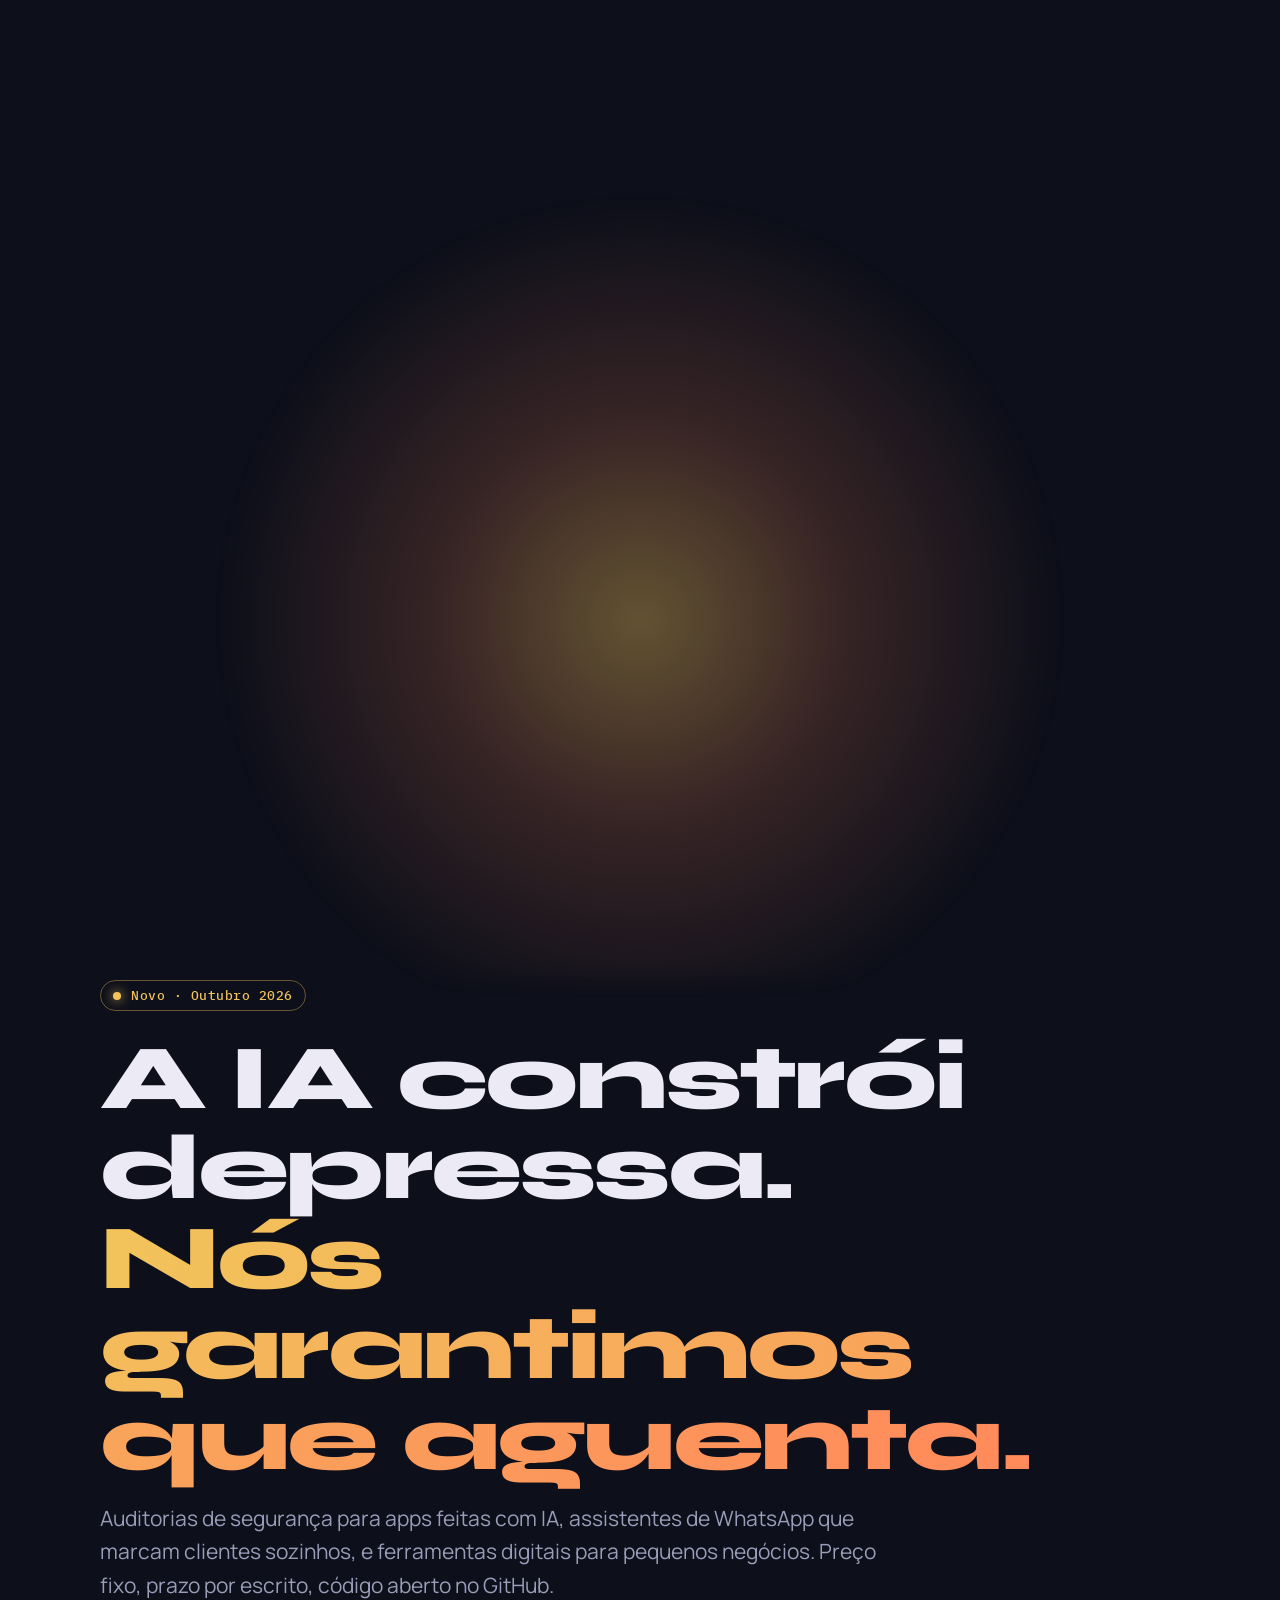
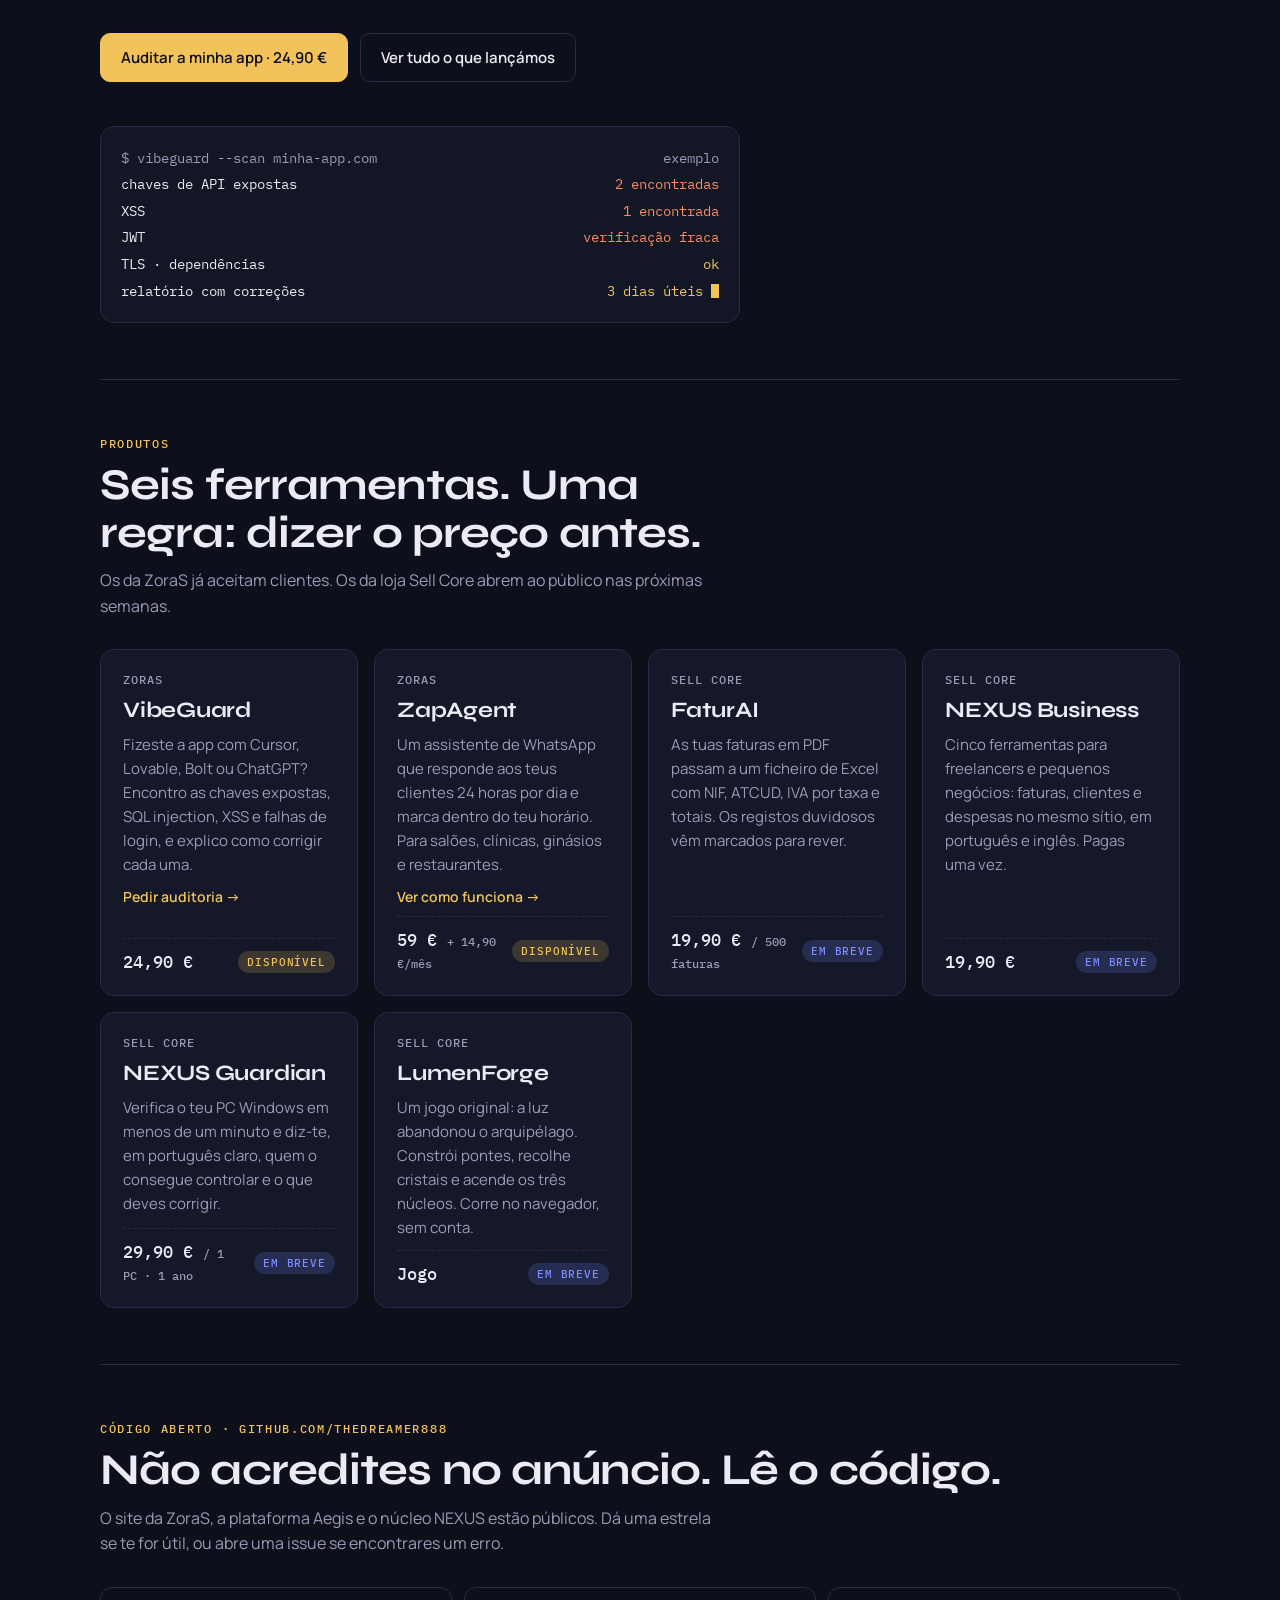
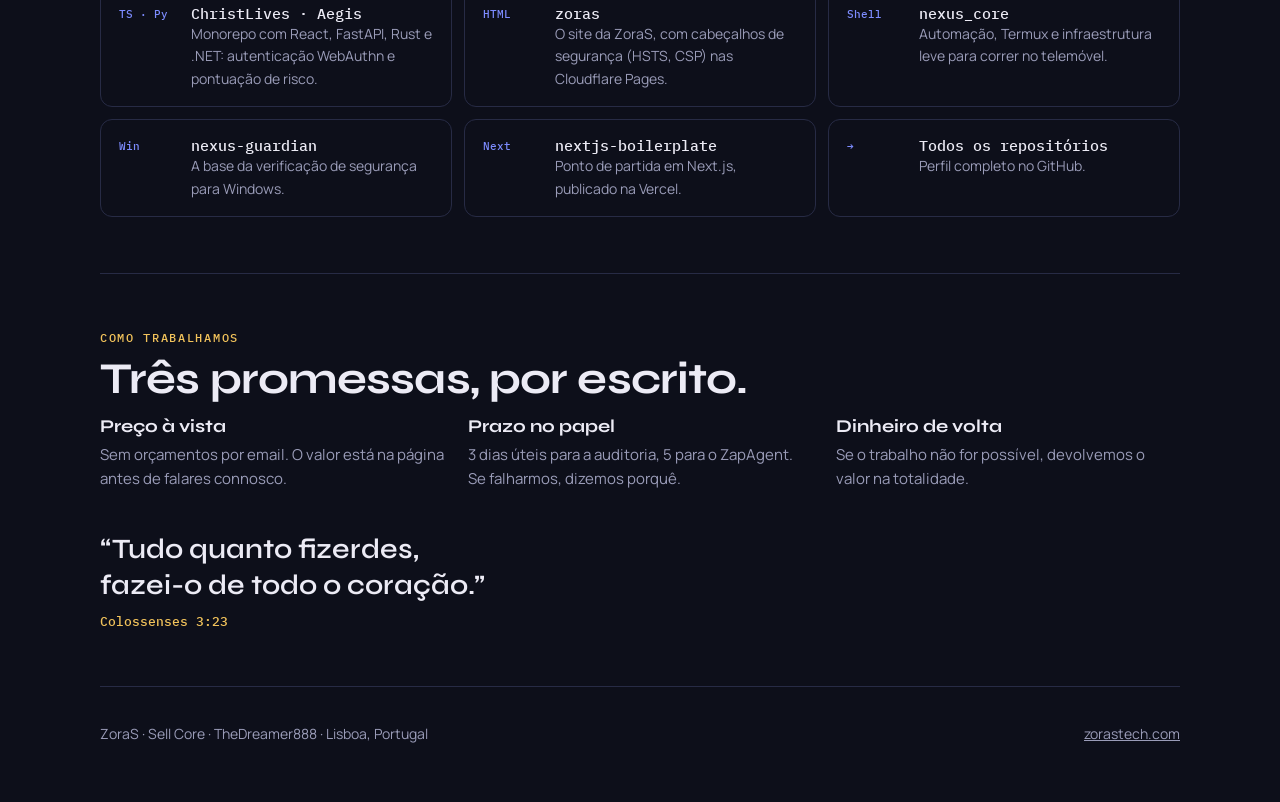
==== lancamento.html @ cbc150e0 "Página de lançamento (/lancamento) com produtos ZoraS, Sell Core e repositórios Co-Authored-By: Clau" ====
<!doctype html>
<html lang="pt">
<head>
<meta charset="utf-8">
<meta name="viewport" content="width=device-width, initial-scale=1, viewport-fit=cover">
<title>Lançamento · ZoraS e Sell Core</title>
<meta name="description" content="Auditorias de segurança para apps feitas com IA, assistentes de WhatsApp e ferramentas digitais para pequenos negócios. Preço fixo, prazo por escrito, código aberto.">
<meta property="og:title" content="A IA constrói depressa. Nós garantimos que aguenta.">
<meta property="og:description" content="VibeGuard, ZapAgent e as ferramentas Sell Core. Preço fixo e código aberto no GitHub.">
<meta property="og:url" content="https://zorastech.com/lancamento">
<meta property="og:type" content="website">
<link rel="preconnect" href="https://fonts.gstatic.com" crossorigin>
<link rel="stylesheet" href="https://fonts.googleapis.com/css2?family=Syne:wght@600;700;800&family=Manrope:wght@400;500;600&family=IBM+Plex+Mono:wght@400;500&display=swap">
<link rel="stylesheet" href="/lancamento.css">
</head>
<body>

<div class="wrap">
  <header class="hero">
    <div class="glow" aria-hidden="true"></div>
    <span class="tag"><i></i>Novo · Outubro 2026</span>
    <h1>A IA constrói depressa.<br><em>Nós garantimos que aguenta.</em></h1>
    <p class="lede">Auditorias de segurança para apps feitas com IA, assistentes de WhatsApp que marcam clientes sozinhos, e ferramentas digitais para pequenos negócios. Preço fixo, prazo por escrito, código aberto no GitHub.</p>
    <div class="ctas">
      <a class="btn main" href="https://zorastech.com/vibeguard.html?utm_source=site&amp;utm_medium=lancamento&amp;utm_campaign=out26">Auditar a minha app · 24,90 €</a>
      <a class="btn" href="#produtos">Ver tudo o que lançámos</a>
    </div>
    <div class="term" role="img" aria-label="Exemplo de relatório do VibeGuard">
      <div><span class="p">$ vibeguard --scan minha-app.com</span><span class="p">exemplo</span></div>
      <div><span>chaves de API expostas</span><span class="w">2 encontradas</span></div>
      <div><span>XSS</span><span class="w">1 encontrada</span></div>
      <div><span>JWT</span><span class="w">verificação fraca</span></div>
      <div><span>TLS · dependências</span><span class="ok">ok</span></div>
      <div><span>relatório com correções</span><span class="ok">3 dias úteis <span class="cursor"></span></span></div>
    </div>
  </header>

  <section id="produtos">
    <p class="eyebrow">Produtos</p>
    <h2>Seis ferramentas. Uma regra: dizer o preço antes.</h2>
    <p class="sub">Os da ZoraS já aceitam clientes. Os da loja Sell Core abrem ao público nas próximas semanas.</p>
    <div class="grid">
      <article class="card">
        <span class="brand">ZoraS</span>
        <h3>VibeGuard</h3>
        <p>Fizeste a app com Cursor, Lovable, Bolt ou ChatGPT? Encontro as chaves expostas, SQL injection, XSS e falhas de login, e explico como corrigir cada uma.</p>
        <a class="more" href="https://zorastech.com/vibeguard.html?utm_source=site&amp;utm_medium=lancamento&amp;utm_campaign=out26">Pedir auditoria →</a>
        <div class="meta"><span class="price">24,90 €</span><span class="pill live">Disponível</span></div>
      </article>
      <article class="card">
        <span class="brand">ZoraS</span>
        <h3>ZapAgent</h3>
        <p>Um assistente de WhatsApp que responde aos teus clientes 24 horas por dia e marca dentro do teu horário. Para salões, clínicas, ginásios e restaurantes.</p>
        <a class="more" href="https://zorastech.com/zapagent.html?utm_source=site&amp;utm_medium=lancamento&amp;utm_campaign=out26">Ver como funciona →</a>
        <div class="meta"><span class="price">59 € <small>+ 14,90 €/mês</small></span><span class="pill live">Disponível</span></div>
      </article>
      <article class="card">
        <span class="brand">Sell Core</span>
        <h3>FaturAI</h3>
        <p>As tuas faturas em PDF passam a um ficheiro de Excel com NIF, ATCUD, IVA por taxa e totais. Os registos duvidosos vêm marcados para rever.</p>
        <div class="meta"><span class="price">19,90 € <small>/ 500 faturas</small></span><span class="pill soon">Em breve</span></div>
      </article>
      <article class="card">
        <span class="brand">Sell Core</span>
        <h3>NEXUS Business</h3>
        <p>Cinco ferramentas para freelancers e pequenos negócios: faturas, clientes e despesas no mesmo sítio, em português e inglês. Pagas uma vez.</p>
        <div class="meta"><span class="price">19,90 €</span><span class="pill soon">Em breve</span></div>
      </article>
      <article class="card">
        <span class="brand">Sell Core</span>
        <h3>NEXUS Guardian</h3>
        <p>Verifica o teu PC Windows em menos de um minuto e diz-te, em português claro, quem o consegue controlar e o que deves corrigir.</p>
        <div class="meta"><span class="price">29,90 € <small>/ 1 PC · 1 ano</small></span><span class="pill soon">Em breve</span></div>
      </article>
      <article class="card">
        <span class="brand">Sell Core</span>
        <h3>LumenForge</h3>
        <p>Um jogo original: a luz abandonou o arquipélago. Constrói pontes, recolhe cristais e acende os três núcleos. Corre no navegador, sem conta.</p>
        <div class="meta"><span class="price">Jogo</span><span class="pill soon">Em breve</span></div>
      </article>
    </div>
  </section>

  <section id="codigo">
    <p class="eyebrow">Código aberto · github.com/TheDreamer888</p>
    <h2>Não acredites no anúncio. Lê o código.</h2>
    <p class="sub">O site da ZoraS, a plataforma Aegis e o núcleo NEXUS estão públicos. Dá uma estrela se te for útil, ou abre uma issue se encontrares um erro.</p>
    <div class="repos">
      <a class="repo" href="https://github.com/TheDreamer888/ChristLives"><span class="lang">TS · Py</span><span><b>ChristLives · Aegis</b><span>Monorepo com React, FastAPI, Rust e .NET: autenticação WebAuthn e pontuação de risco.</span></span></a>
      <a class="repo" href="https://github.com/TheDreamer888/zoras"><span class="lang">HTML</span><span><b>zoras</b><span>O site da ZoraS, com cabeçalhos de segurança (HSTS, CSP) nas Cloudflare Pages.</span></span></a>
      <a class="repo" href="https://github.com/TheDreamer888/nexus_core"><span class="lang">Shell</span><span><b>nexus_core</b><span>Automação, Termux e infraestrutura leve para correr no telemóvel.</span></span></a>
      <a class="repo" href="https://github.com/TheDreamer888/nexus-guardian"><span class="lang">Win</span><span><b>nexus-guardian</b><span>A base da verificação de segurança para Windows.</span></span></a>
      <a class="repo" href="https://github.com/TheDreamer888/nextjs-boilerplate"><span class="lang">Next</span><span><b>nextjs-boilerplate</b><span>Ponto de partida em Next.js, publicado na Vercel.</span></span></a>
      <a class="repo" href="https://github.com/TheDreamer888"><span class="lang">→</span><span><b>Todos os repositórios</b><span>Perfil completo no GitHub.</span></span></a>
    </div>
  </section>

  <section>
    <p class="eyebrow">Como trabalhamos</p>
    <h2>Três promessas, por escrito.</h2>
    <div class="promise">
      <div><h4>Preço à vista</h4><p>Sem orçamentos por email. O valor está na página antes de falares connosco.</p></div>
      <div><h4>Prazo no papel</h4><p>3 dias úteis para a auditoria, 5 para o ZapAgent. Se falharmos, dizemos porquê.</p></div>
      <div><h4>Dinheiro de volta</h4><p>Se o trabalho não for possível, devolvemos o valor na totalidade.</p></div>
    </div>
    <blockquote>“Tudo quanto fizerdes, fazei-o de todo o coração.”<cite>Colossenses 3:23</cite></blockquote>
  </section>

  <footer>
    <span>ZoraS · Sell Core · TheDreamer888 · Lisboa, Portugal</span>
    <a href="https://zorastech.com/?utm_source=site&amp;utm_medium=lancamento&amp;utm_campaign=out26">zorastech.com</a>
  </footer>
</div>
</body>
</html>
---- lancamento.css ----
/* Layout: lançamento estilo laboratório de IA — um herói escuro com "luz" dourada a nascer, depois grelhas de produto e de código */
:root{
  --ink:#0d0f1a; --panel:#151829; --line:#272b45; --fg:#ecebf5; --mute:#9a9cb8;
  --gold:#f2c35b; --dawn:#ff8a5b; --sky:#7d8cff;
  --display:"Syne","Avenir Next",system-ui,sans-serif;
  --body:"Manrope","Segoe UI",system-ui,sans-serif;
  --mono:"IBM Plex Mono",ui-monospace,Menlo,monospace;
  color-scheme:dark;
}
*{box-sizing:border-box}
body{background:var(--ink);color:var(--fg);font:16px/1.6 var(--body);
  padding-left:max(16px,env(safe-area-inset-left,0px));padding-right:max(16px,env(safe-area-inset-right,0px))}
a{color:inherit}
a:focus-visible,button:focus-visible{outline:2px solid var(--gold);outline-offset:3px;border-radius:6px}
.wrap{max-width:1080px;margin:0 auto}

/* Herói */
.hero{position:relative;padding-block:72px 56px;overflow:hidden}
.glow{position:absolute;left:50%;top:-40%;width:min(900px,160vw);aspect-ratio:1;max-width:none;transform:translateX(-50%);
  background:radial-gradient(circle at 50% 60%,color-mix(in srgb,var(--gold) 38%,transparent) 0,color-mix(in srgb,var(--dawn) 18%,transparent) 28%,transparent 60%);
  filter:blur(10px);pointer-events:none;animation:rise 6s ease-out both}
@keyframes rise{from{opacity:.45;transform:translateX(-50%) translateY(60px)}to{opacity:1;transform:translateX(-50%) translateY(0)}}
.hero>*{position:relative}
.tag{display:inline-flex;gap:10px;align-items:center;font:500 13px var(--mono);color:var(--gold);
  border:1px solid color-mix(in srgb,var(--gold) 40%,transparent);padding:6px 12px;border-radius:999px;letter-spacing:.04em}
.tag i{width:8px;height:8px;border-radius:50%;background:var(--gold);box-shadow:0 0 12px var(--gold)}
h1{font:800 clamp(40px,8vw,92px)/.98 var(--display);letter-spacing:-.03em;margin:22px 0 18px;text-wrap:balance}
h1 em{font-style:normal;background:linear-gradient(90deg,var(--gold),var(--dawn));-webkit-background-clip:text;background-clip:text;color:transparent}
.lede{font-size:clamp(17px,2.2vw,21px);color:var(--mute);max-width:60ch;margin:0}
.ctas{display:flex;flex-wrap:wrap;gap:12px;margin-top:30px}
.btn{display:inline-flex;align-items:center;gap:8px;font:600 15px var(--body);text-decoration:none;padding:13px 20px;border-radius:10px;border:1px solid var(--line)}
.btn.main{background:var(--gold);color:var(--ink);border-color:var(--gold)}
.btn.main:hover{background:color-mix(in srgb,var(--gold) 85%,white)}
.btn:not(.main):hover{border-color:var(--mute)}

/* Consola */
.term{margin-top:44px;background:color-mix(in srgb,var(--panel) 85%,transparent);border:1px solid var(--line);border-radius:14px;
  font:14px/1.9 var(--mono);padding:18px 20px;max-width:640px;backdrop-filter:blur(6px)}
.term .p{color:var(--mute)} .term .ok{color:var(--gold)} .term .w{color:var(--dawn)}
.term div{display:flex;justify-content:space-between;gap:16px;flex-wrap:wrap}
.cursor{display:inline-block;width:8px;height:1em;background:var(--gold);vertical-align:-2px;animation:blink 1s steps(1) infinite}
@keyframes blink{50%{opacity:0}}

section{padding-block:56px;border-top:1px solid var(--line)}
.eyebrow{font:500 12px var(--mono);letter-spacing:.14em;text-transform:uppercase;color:var(--gold);margin:0 0 10px}
h2{font:700 clamp(28px,4.4vw,44px)/1.08 var(--display);letter-spacing:-.02em;margin:0 0 12px;text-wrap:balance}
.sub{color:var(--mute);max-width:62ch;margin:0 0 30px}

/* Produtos */
.grid{display:grid;grid-template-columns:repeat(auto-fit,minmax(240px,1fr));gap:16px}
.card{background:var(--panel);border:1px solid var(--line);border-radius:14px;padding:22px;display:flex;flex-direction:column;gap:10px;min-width:0}
.card h3{font:700 22px var(--display);margin:0;letter-spacing:-.01em}
.card p{margin:0;color:var(--mute);font-size:15px}
.meta{display:flex;justify-content:space-between;align-items:center;gap:10px;margin-top:auto;padding-top:12px;border-top:1px dashed var(--line)}
.price{font:500 17px var(--mono);font-variant-numeric:tabular-nums;color:var(--fg)}
.price small{color:var(--mute);font-size:12px}
.pill{font:500 11px var(--mono);letter-spacing:.08em;text-transform:uppercase;padding:4px 9px;border-radius:999px;white-space:nowrap}
.pill.live{background:color-mix(in srgb,var(--gold) 18%,transparent);color:var(--gold)}
.pill.soon{background:color-mix(in srgb,var(--sky) 18%,transparent);color:var(--sky)}
.card a.more{font:600 14px var(--body);color:var(--gold);text-decoration:none}
.card a.more:hover{text-decoration:underline}
.brand{font:500 12px var(--mono);color:var(--mute);letter-spacing:.08em;text-transform:uppercase}

/* Repositórios */
.repos{display:grid;grid-template-columns:repeat(auto-fit,minmax(300px,1fr));gap:12px}
.repo{display:flex;gap:14px;align-items:flex-start;text-decoration:none;padding:16px 18px;border:1px solid var(--line);border-radius:12px;min-width:0}
.repo:hover{border-color:var(--gold)}
.repo b{font:500 15px var(--mono);color:var(--fg);display:block;overflow-wrap:anywhere}
.repo span{color:var(--mute);font-size:14px}
.repo .lang{font:500 11px var(--mono);color:var(--sky);flex:none;padding-top:3px;width:58px}

/* Promessa */
.promise{display:grid;grid-template-columns:repeat(auto-fit,minmax(220px,1fr));gap:24px}
.promise h4{font:700 18px var(--display);margin:0 0 6px}
.promise p{margin:0;color:var(--mute);font-size:15px}
blockquote{margin:40px 0 0;padding:0;font:600 clamp(20px,3vw,28px)/1.3 var(--display);max-width:30ch;text-wrap:balance}
blockquote cite{display:block;font:500 13px var(--mono);color:var(--gold);margin-top:10px;font-style:normal}

footer{padding-block:36px 48px;border-top:1px solid var(--line);color:var(--mute);font-size:14px;display:flex;flex-wrap:wrap;gap:12px;justify-content:space-between}
@media (prefers-reduced-motion:reduce){.glow,.cursor{animation:none}}
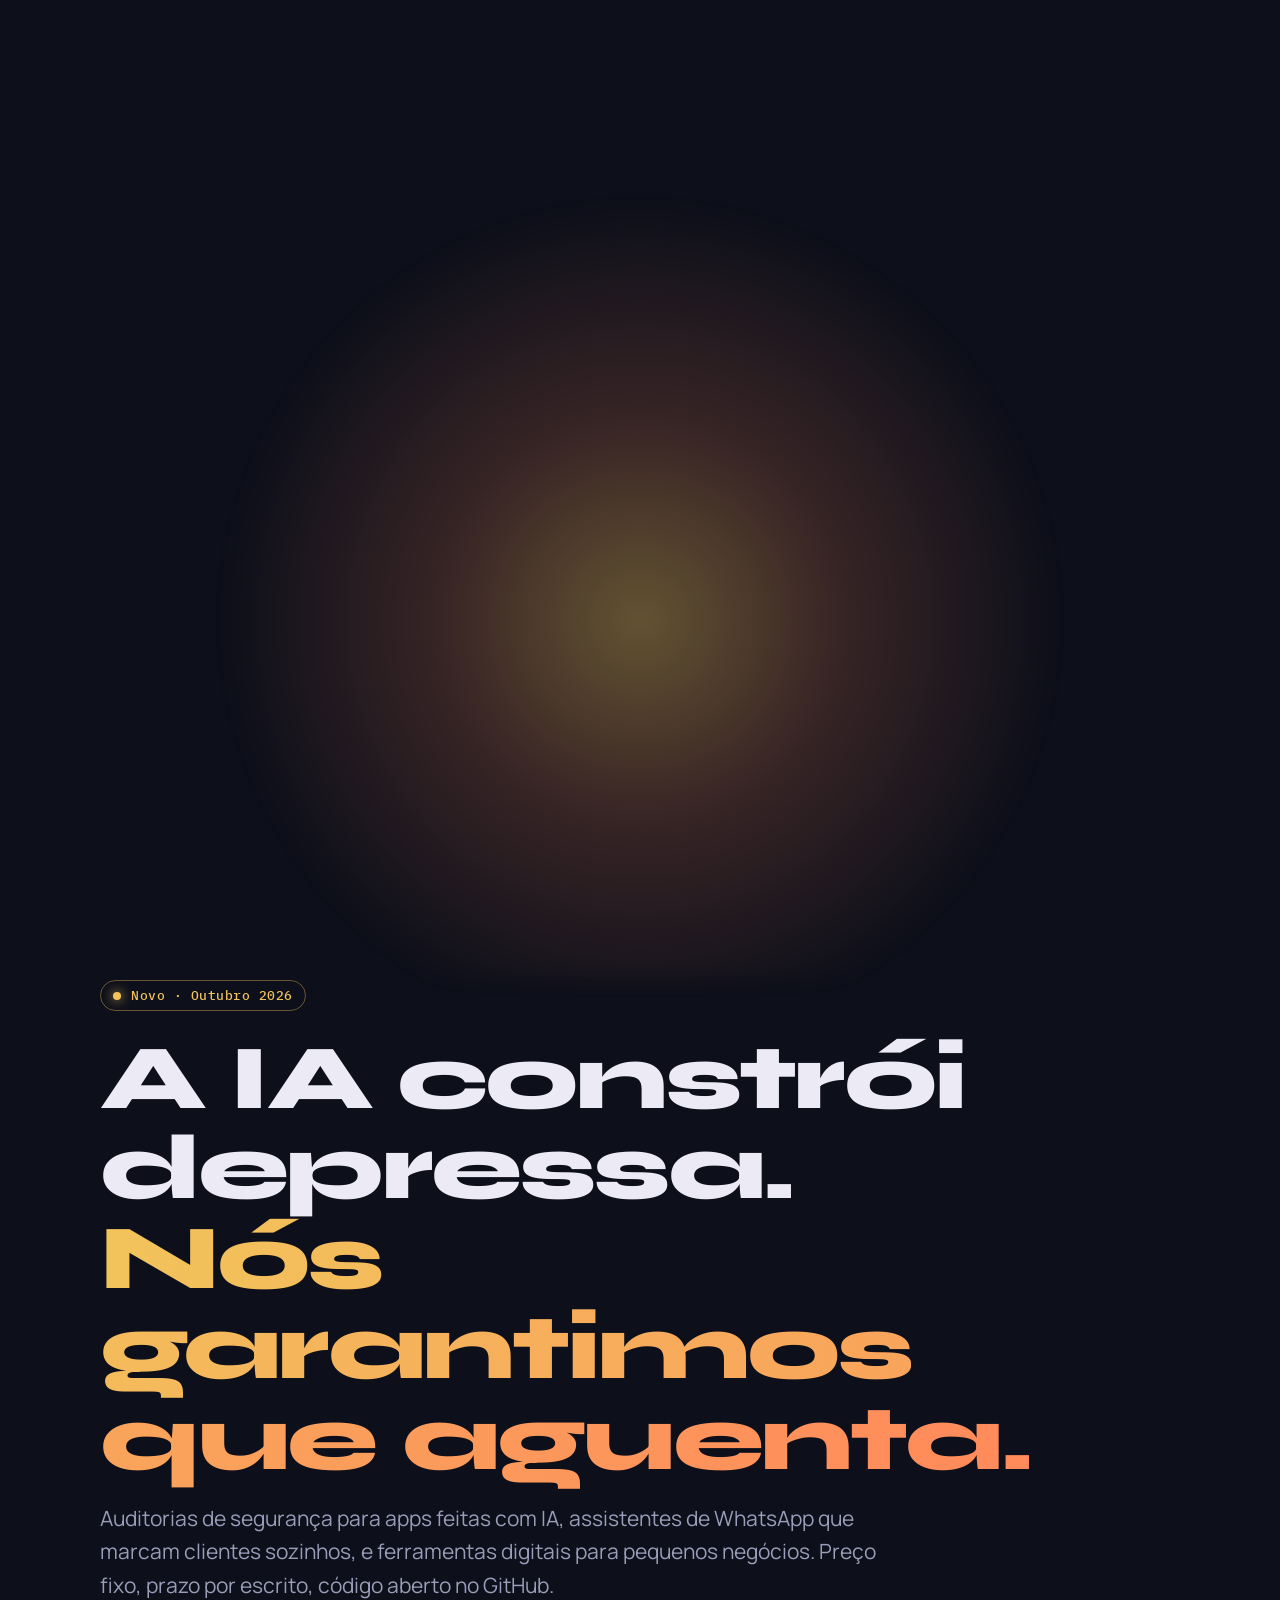
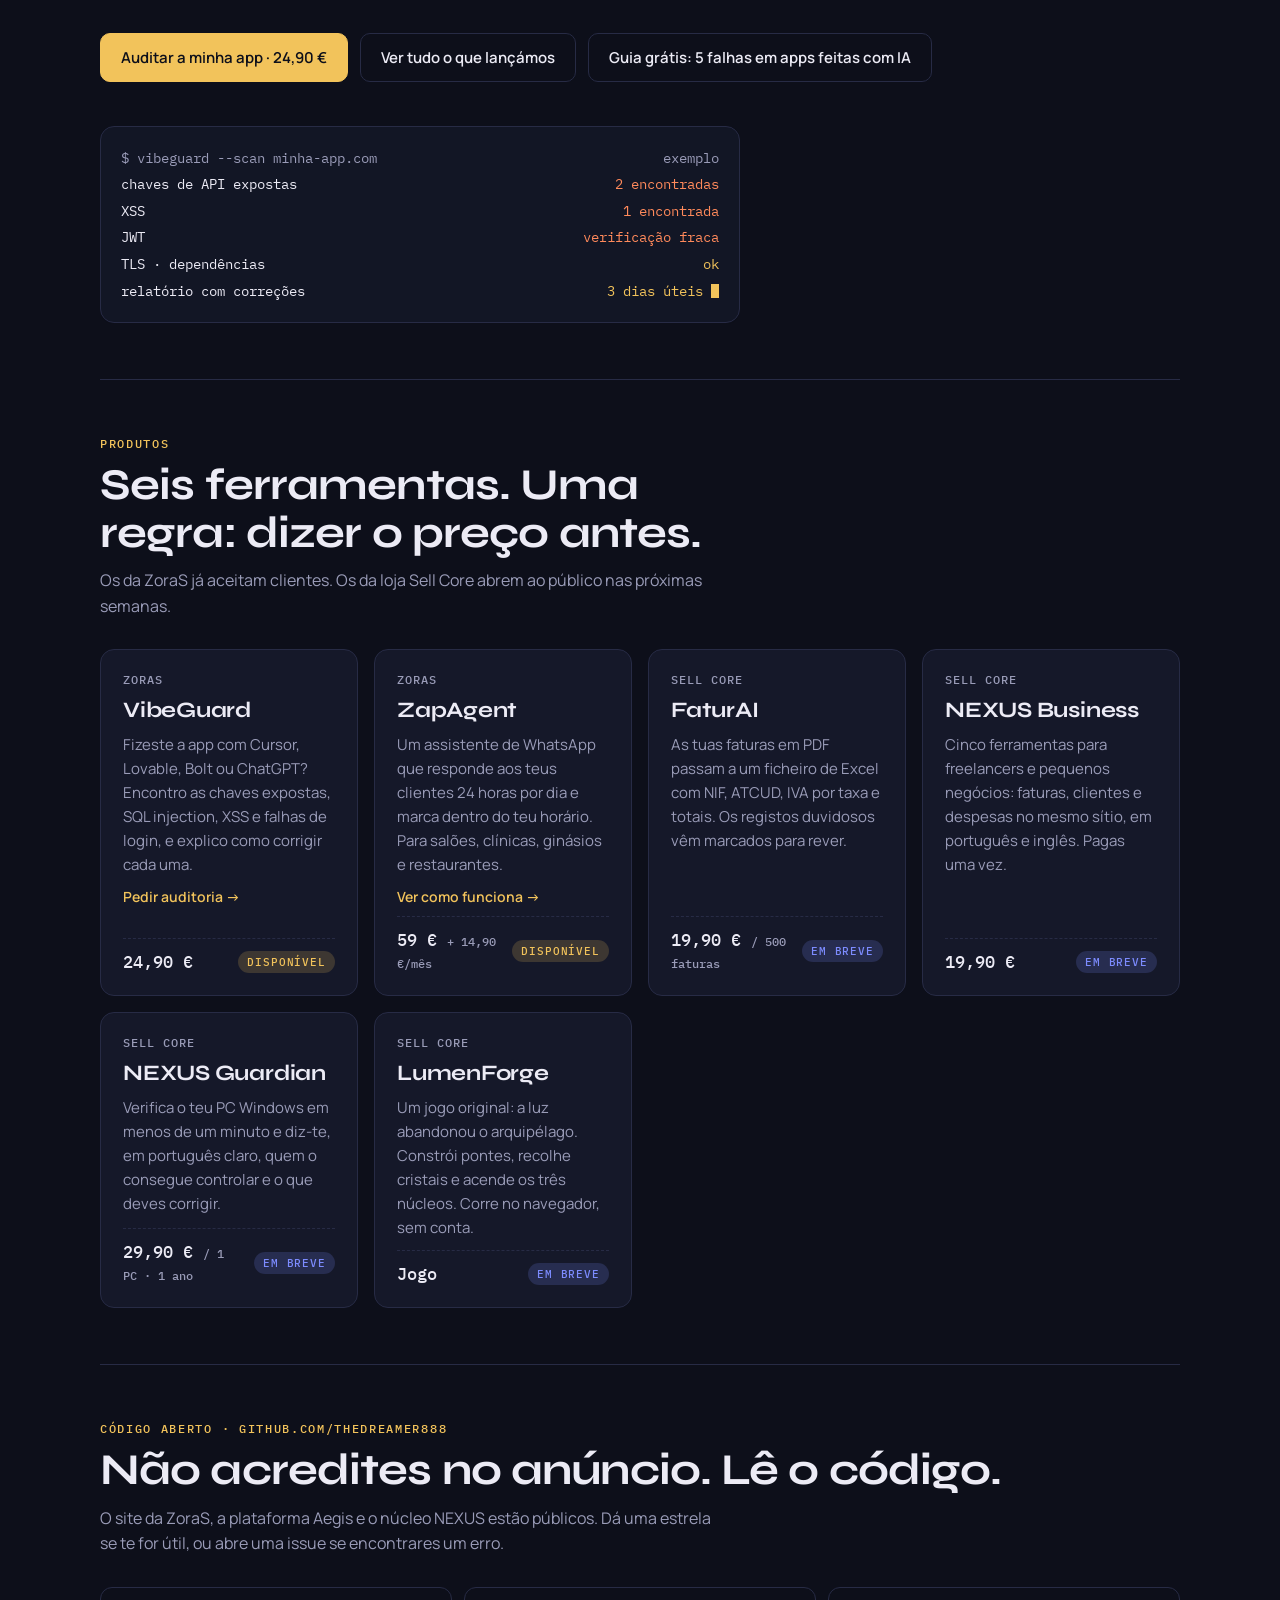
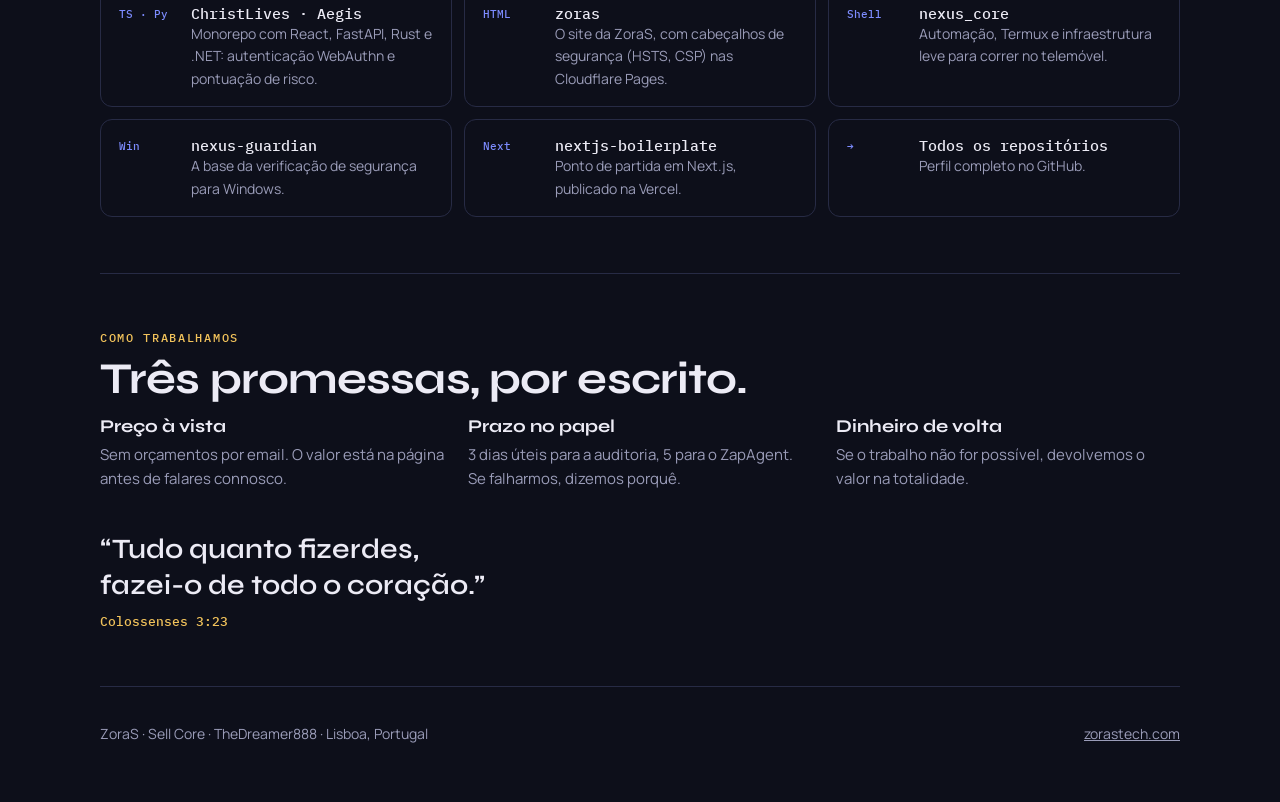
==== commit cf007e31: "Artigo '5 falhas em apps feitas com IA', imagens de partilha, sitemap e robots Co-Authored-By: Claud" ====
--- a/lancamento.html
+++ b/lancamento.html
@@ -9,6 +9,9 @@
 <meta property="og:description" content="VibeGuard, ZapAgent e as ferramentas Sell Core. Preço fixo e código aberto no GitHub.">
 <meta property="og:url" content="https://zorastech.com/lancamento">
 <meta property="og:type" content="website">
+<meta property="og:image" content="https://zorastech.com/img/og-lancamento.png">
+<meta name="twitter:card" content="summary_large_image">
+<link rel="canonical" href="https://zorastech.com/lancamento">
 <link rel="preconnect" href="https://fonts.gstatic.com" crossorigin>
 <link rel="stylesheet" href="https://fonts.googleapis.com/css2?family=Syne:wght@600;700;800&family=Manrope:wght@400;500;600&family=IBM+Plex+Mono:wght@400;500&display=swap">
 <link rel="stylesheet" href="/lancamento.css">
@@ -24,6 +27,7 @@
     <div class="ctas">
       <a class="btn main" href="https://zorastech.com/vibeguard.html?utm_source=site&amp;utm_medium=lancamento&amp;utm_campaign=out26">Auditar a minha app · 24,90 €</a>
       <a class="btn" href="#produtos">Ver tudo o que lançámos</a>
+      <a class="btn" href="/5-falhas-apps-ia">Guia grátis: 5 falhas em apps feitas com IA</a>
     </div>
     <div class="term" role="img" aria-label="Exemplo de relatório do VibeGuard">
       <div><span class="p">$ vibeguard --scan minha-app.com</span><span class="p">exemplo</span></div>
--- a/lancamento.css
+++ b/lancamento.css
@@ -78,3 +78,10 @@
 
 footer{padding-block:36px 48px;border-top:1px solid var(--line);color:var(--mute);font-size:14px;display:flex;flex-wrap:wrap;gap:12px;justify-content:space-between}
 @media (prefers-reduced-motion:reduce){.glow,.cursor{animation:none}}
+
+/* Artigo */
+.article section p{max-width:68ch;margin:0 0 14px;color:var(--fg)}
+.article section p.sub{color:var(--mute)}
+.article code{font:14px var(--mono);background:var(--panel);border:1px solid var(--line);padding:1px 6px;border-radius:5px;color:var(--gold)}
+.article a.tag{text-decoration:none}
+.article strong{color:var(--gold)}
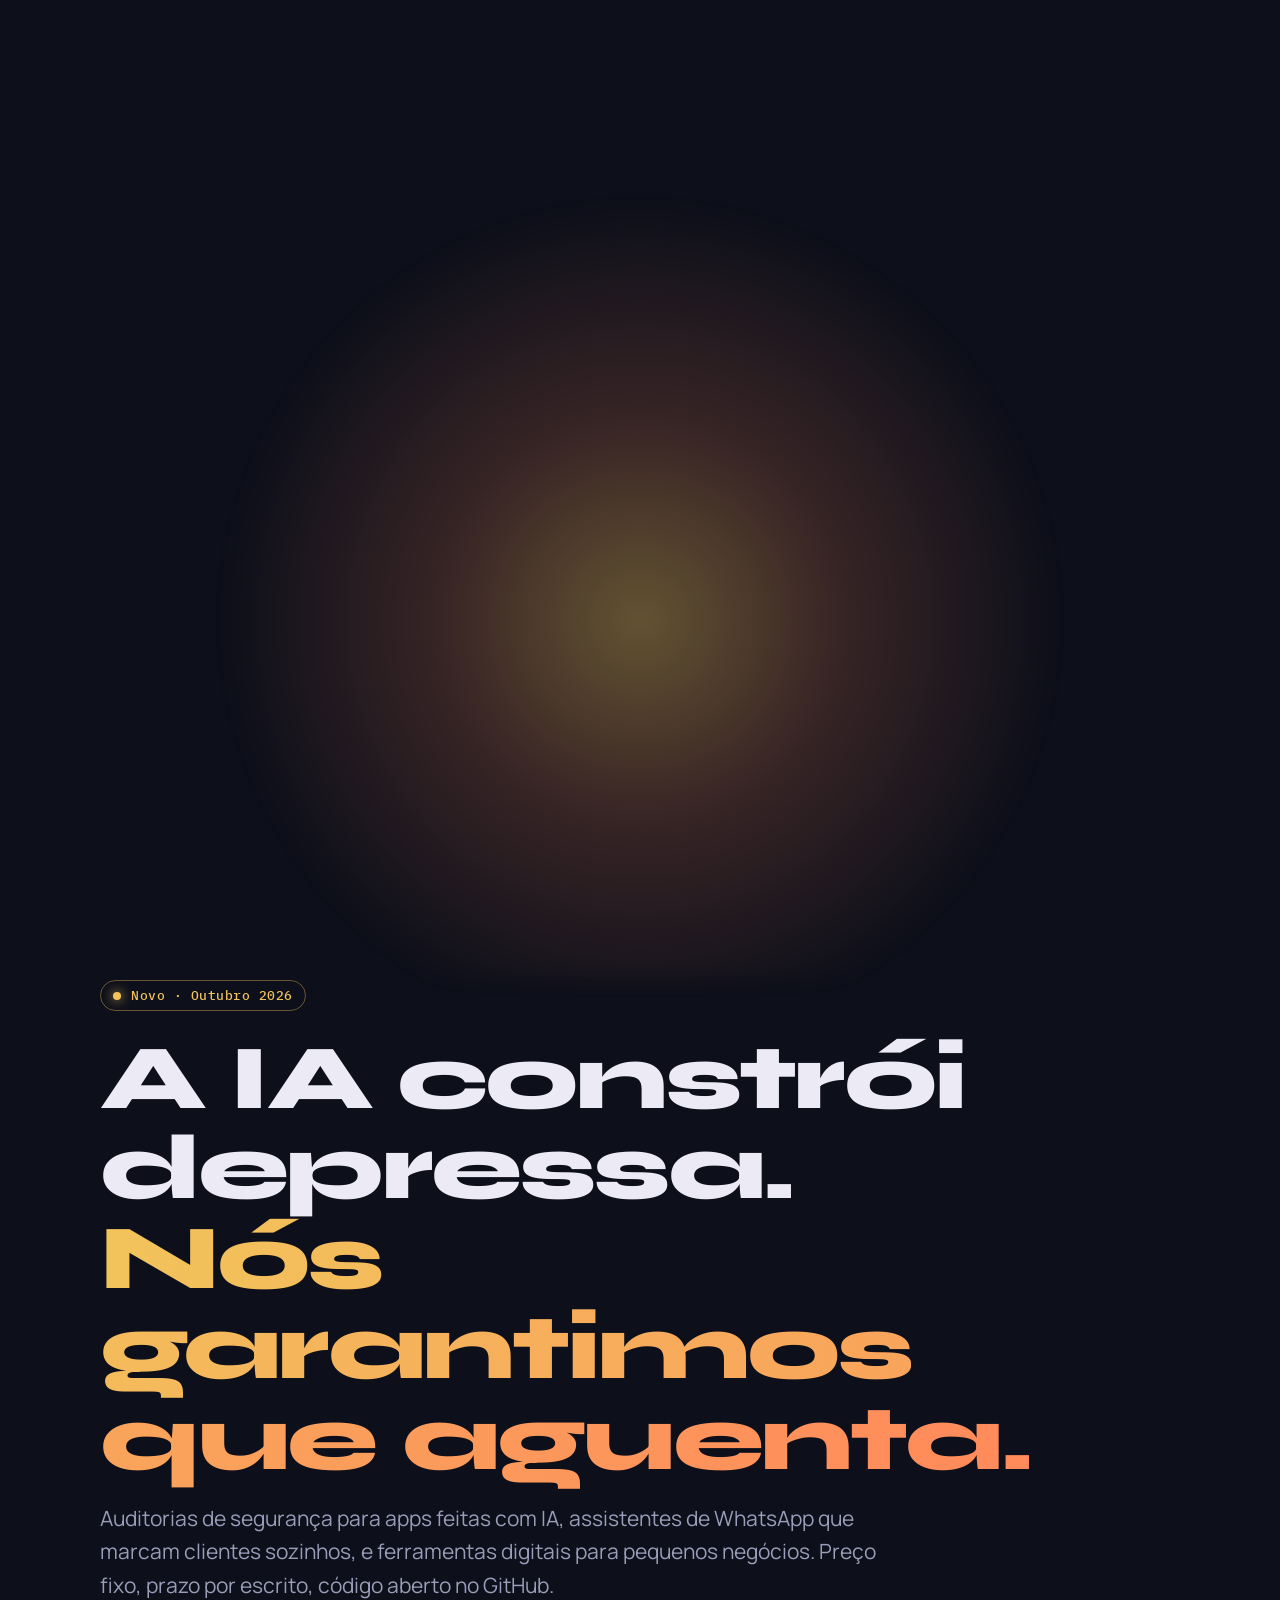
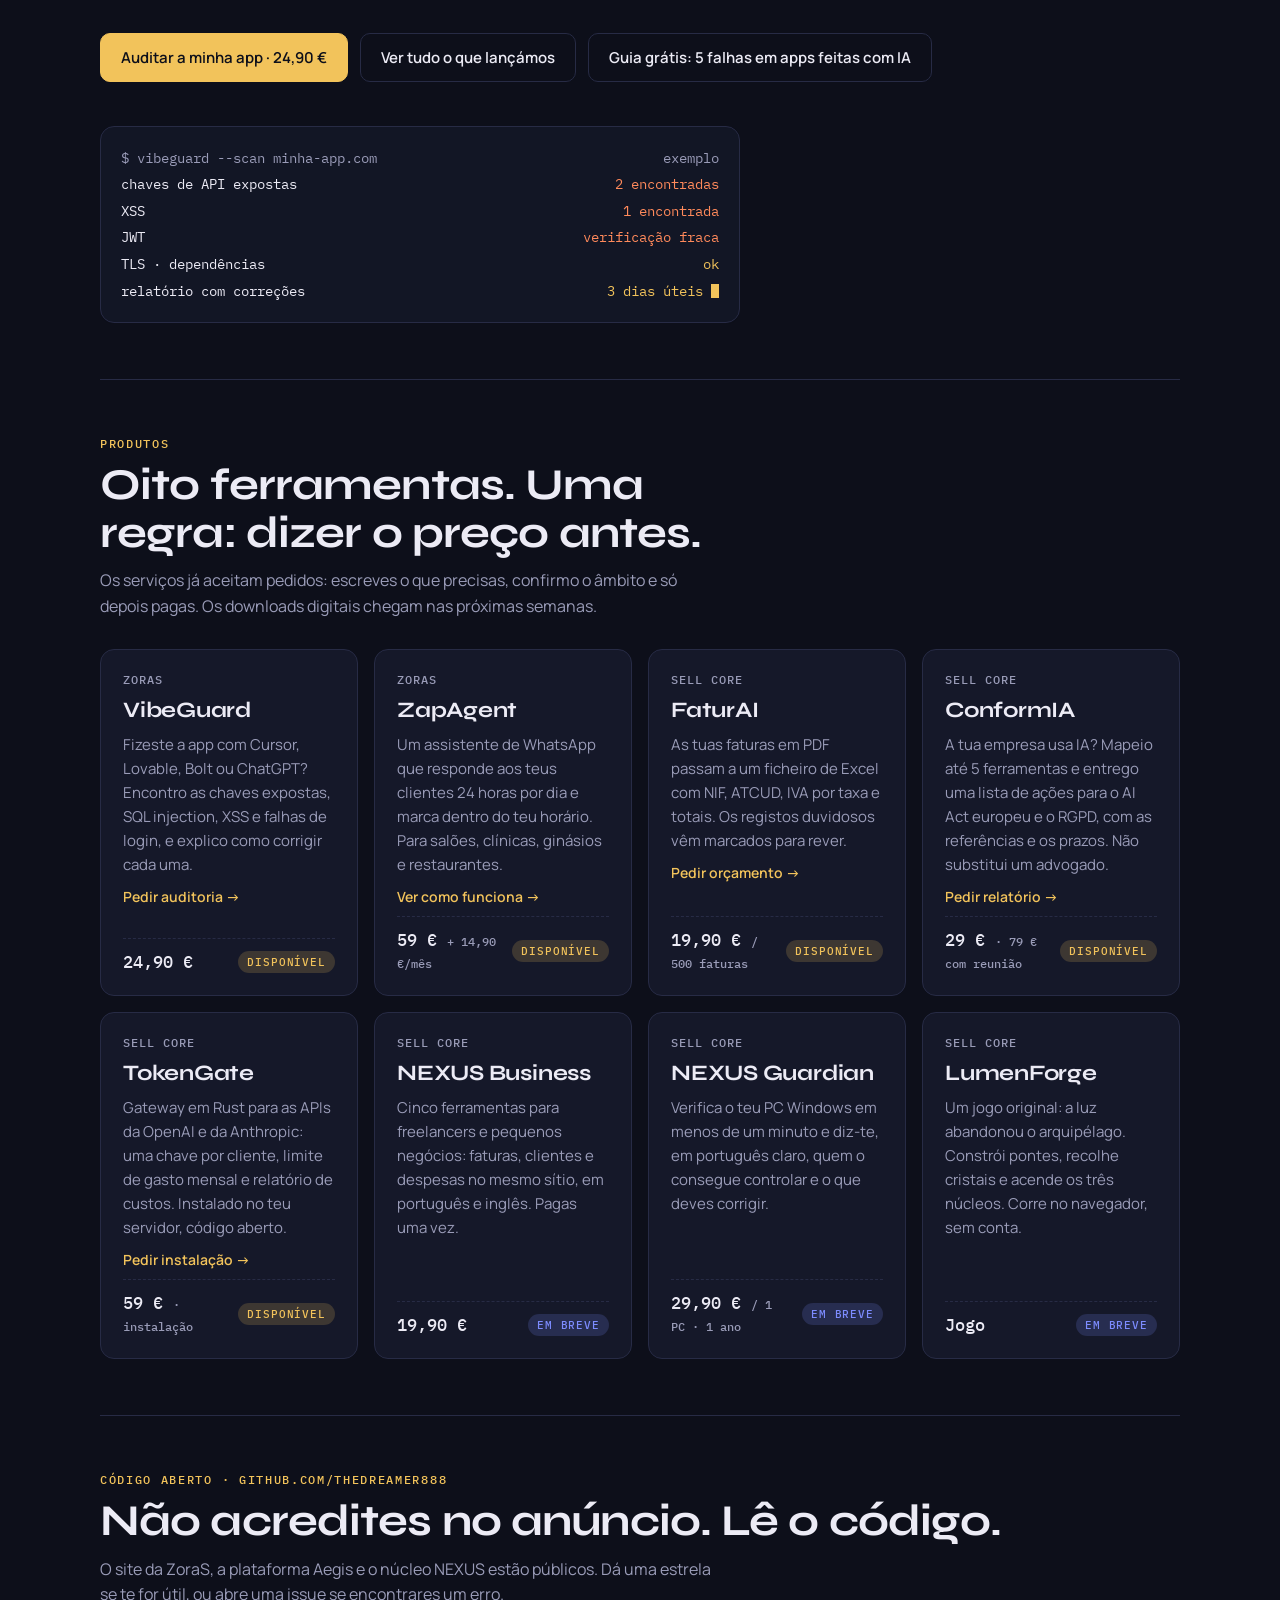
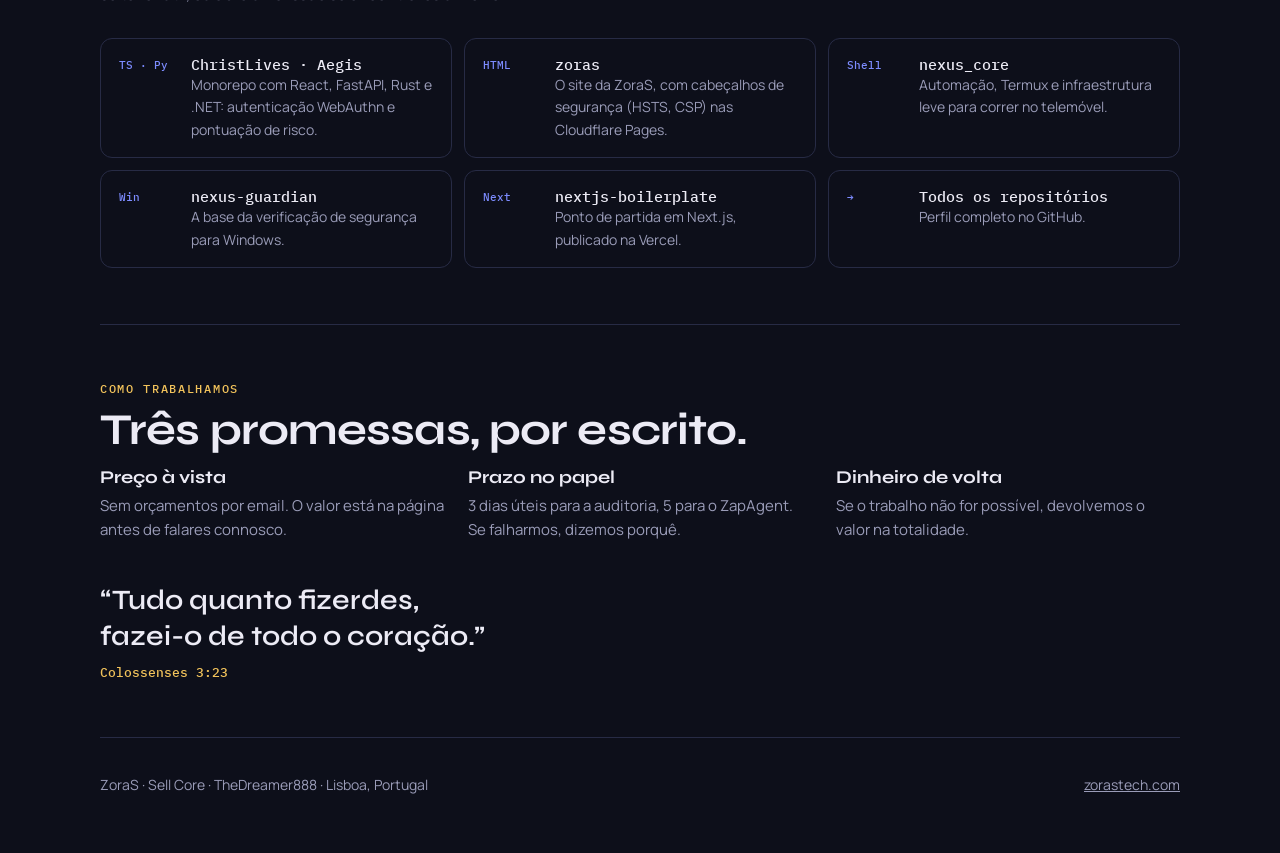
==== commit 5824fc1f: "FaturAI, ConformIA e TokenGate passam a aceitar pedidos pelo formulário Co-Authored-By: Claude Opus " ====
--- a/lancamento.html
+++ b/lancamento.html
@@ -41,8 +41,8 @@
 
   <section id="produtos">
     <p class="eyebrow">Produtos</p>
-    <h2>Seis ferramentas. Uma regra: dizer o preço antes.</h2>
-    <p class="sub">Os da ZoraS já aceitam clientes. Os da loja Sell Core abrem ao público nas próximas semanas.</p>
+    <h2>Oito ferramentas. Uma regra: dizer o preço antes.</h2>
+    <p class="sub">Os serviços já aceitam pedidos: escreves o que precisas, confirmo o âmbito e só depois pagas. Os downloads digitais chegam nas próximas semanas.</p>
     <div class="grid">
       <article class="card">
         <span class="brand">ZoraS</span>
@@ -62,7 +62,22 @@
         <span class="brand">Sell Core</span>
         <h3>FaturAI</h3>
         <p>As tuas faturas em PDF passam a um ficheiro de Excel com NIF, ATCUD, IVA por taxa e totais. Os registos duvidosos vêm marcados para rever.</p>
-        <div class="meta"><span class="price">19,90 € <small>/ 500 faturas</small></span><span class="pill soon">Em breve</span></div>
+        <a class="more" href="/?s=faturai&amp;utm_source=site&amp;utm_medium=lancamento&amp;utm_campaign=out26#contacto">Pedir orçamento →</a>
+        <div class="meta"><span class="price">19,90 € <small>/ 500 faturas</small></span><span class="pill live">Disponível</span></div>
+      </article>
+      <article class="card">
+        <span class="brand">Sell Core</span>
+        <h3>ConformIA</h3>
+        <p>A tua empresa usa IA? Mapeio até 5 ferramentas e entrego uma lista de ações para o AI Act europeu e o RGPD, com as referências e os prazos. Não substitui um advogado.</p>
+        <a class="more" href="/?s=conformia&amp;utm_source=site&amp;utm_medium=lancamento&amp;utm_campaign=out26#contacto">Pedir relatório →</a>
+        <div class="meta"><span class="price">29 € <small>· 79 € com reunião</small></span><span class="pill live">Disponível</span></div>
+      </article>
+      <article class="card">
+        <span class="brand">Sell Core</span>
+        <h3>TokenGate</h3>
+        <p>Gateway em Rust para as APIs da OpenAI e da Anthropic: uma chave por cliente, limite de gasto mensal e relatório de custos. Instalado no teu servidor, código aberto.</p>
+        <a class="more" href="/?s=tokengate&amp;utm_source=site&amp;utm_medium=lancamento&amp;utm_campaign=out26#contacto">Pedir instalação →</a>
+        <div class="meta"><span class="price">59 € <small>· instalação</small></span><span class="pill live">Disponível</span></div>
       </article>
       <article class="card">
         <span class="brand">Sell Core</span>
